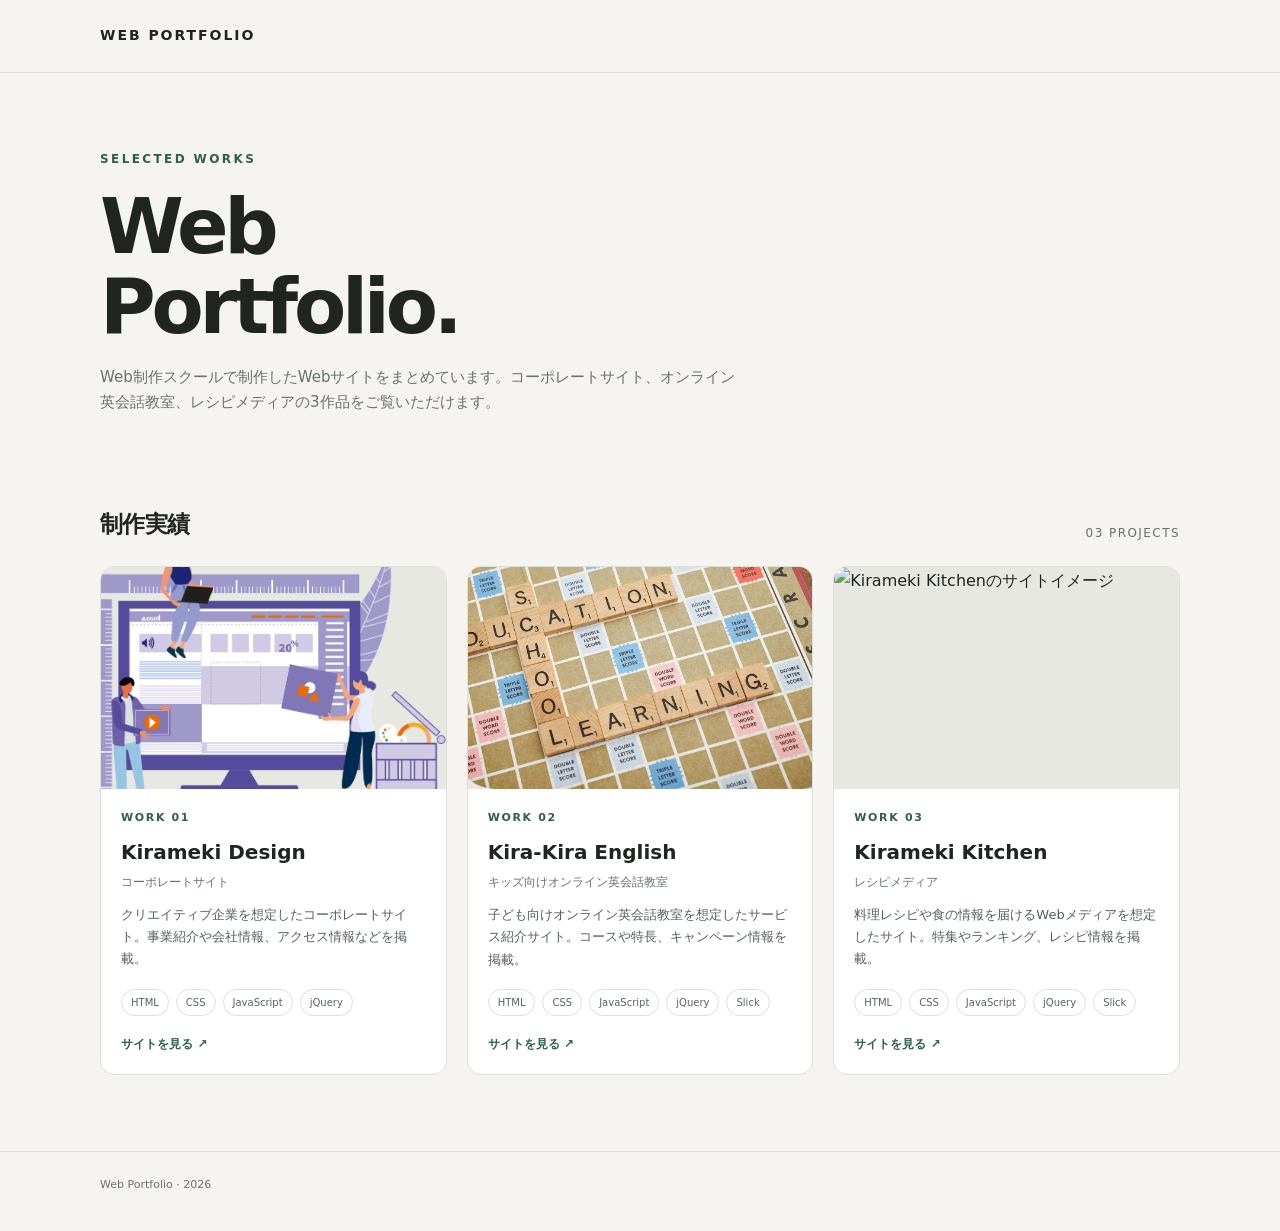
==== index.html @ 715c285d "Add files via upload" ====
<!doctype html>
<html lang="ja">
<head>
  <meta charset="utf-8">
  <meta name="viewport" content="width=device-width, initial-scale=1">
  <meta name="description" content="Web制作スクールで制作したWebサイトのポートフォリオです。">
  <meta name="theme-color" content="#f5f4f0">
  <title>Web Portfolio</title>
  <style>
    :root{--ink:#202522;--muted:#68716b;--paper:#f5f4f0;--line:#dedfd8;--accent:#315d50}
    *{box-sizing:border-box}
    body{margin:0;background:var(--paper);color:var(--ink);font-family:system-ui,-apple-system,"Noto Sans JP",sans-serif;line-height:1.7}
    a{color:inherit}
    .wrap{width:min(1080px,calc(100% - 40px));margin:auto}
    header{padding:24px 0;border-bottom:1px solid var(--line)}
    .brand{font-size:14px;font-weight:750;letter-spacing:.14em}
    .hero{padding:76px 0 56px}
    .eyebrow{font-size:12px;letter-spacing:.2em;color:var(--accent);font-weight:750}
    h1{font-size:clamp(42px,7vw,76px);line-height:1.05;letter-spacing:-.055em;margin:18px 0}
    .intro{max-width:650px;color:var(--muted);font-size:15px}
    .works-head{display:flex;align-items:end;justify-content:space-between;margin:18px 0 22px}
    h2{font-size:23px;margin:0;letter-spacing:-.03em}
    .count{font-size:12px;color:var(--muted);letter-spacing:.12em}
    .grid{display:grid;grid-template-columns:repeat(3,1fr);gap:20px;padding-bottom:76px}
    .card{background:#fff;border:1px solid var(--line);border-radius:14px;overflow:hidden;text-decoration:none;display:flex;flex-direction:column;transition:transform .2s,box-shadow .2s}
    .card:hover{transform:translateY(-5px);box-shadow:0 14px 32px #20252214}
    .thumb{aspect-ratio:1.55;overflow:hidden;background:#e8e8e2}
    .thumb img{width:100%;height:100%;object-fit:cover;display:block;transition:transform .35s}
    .card:hover .thumb img{transform:scale(1.035)}
    .body{padding:20px;display:flex;flex:1;flex-direction:column}
    .num{font-size:11px;letter-spacing:.15em;color:var(--accent);font-weight:750}
    h3{font-size:20px;margin:7px 0 3px}
    .jp{font-size:12px;color:var(--muted);margin-bottom:12px}
    .desc{font-size:13px;color:#555f59;margin:0 0 18px}
    .tags{display:flex;gap:7px;flex-wrap:wrap;margin-top:auto}
    .tag{font-size:10px;padding:4px 9px;border:1px solid var(--line);border-radius:99px;color:#59635d}
    .visit{margin-top:18px;font-size:12px;font-weight:750;color:var(--accent)}
    footer{border-top:1px solid var(--line);padding:24px 0 36px;color:var(--muted);font-size:11px}
    @media(max-width:760px){.hero{padding:55px 0 38px}.grid{grid-template-columns:1fr;gap:15px}.card{display:grid;grid-template-columns:38% 1fr}.thumb{height:100%;min-height:190px;aspect-ratio:auto}.body{padding:16px}.desc{font-size:12px}.works-head{margin-top:10px}}
    @media(max-width:420px){.card{grid-template-columns:1fr}.thumb{aspect-ratio:1.65;min-height:0}.hero{padding-top:42px}}
  </style>
</head>
<body>
  <header><div class="wrap brand">WEB PORTFOLIO</div></header>
  <main class="wrap">
    <section class="hero">
      <div class="eyebrow">SELECTED WORKS</div>
      <h1>Web<br>Portfolio.</h1>
      <p class="intro">Web制作スクールで制作したWebサイトをまとめています。コーポレートサイト、オンライン英会話教室、レシピメディアの3作品をご覧いただけます。</p>
    </section>
    <section aria-labelledby="works-title">
      <div class="works-head"><h2 id="works-title">制作実績</h2><span class="count">03 PROJECTS</span></div>
      <div class="grid">
        <a class="card" href="./corporate-site/">
          <div class="thumb"><img src="./corporate-site/assets/images/cover/cover_bg_pc.png" alt="Kirameki Designのサイトイメージ"></div>
          <div class="body"><span class="num">WORK 01</span><h3>Kirameki Design</h3><div class="jp">コーポレートサイト</div><p class="desc">クリエイティブ企業を想定したコーポレートサイト。事業紹介や会社情報、アクセス情報などを掲載。</p><div class="tags"><span class="tag">HTML</span><span class="tag">CSS</span><span class="tag">JavaScript</span><span class="tag">jQuery</span></div><span class="visit">サイトを見る ↗</span></div>
        </a>
        <a class="card" href="./final-exam/">
          <div class="thumb"><img src="./final-exam/images/cover/cover_pc_5.png" alt="Kira-Kira Englishのサイトイメージ"></div>
          <div class="body"><span class="num">WORK 02</span><h3>Kira-Kira English</h3><div class="jp">キッズ向けオンライン英会話教室</div><p class="desc">子ども向けオンライン英会話教室を想定したサービス紹介サイト。コースや特長、キャンペーン情報を掲載。</p><div class="tags"><span class="tag">HTML</span><span class="tag">CSS</span><span class="tag">JavaScript</span><span class="tag">jQuery</span><span class="tag">Slick</span></div><span class="visit">サイトを見る ↗</span></div>
        </a>
        <a class="card" href="./recipe/">
          <div class="thumb"><img src="./recipe/images/cover/cover_pc_1.jpg" alt="Kirameki Kitchenのサイトイメージ"></div>
          <div class="body"><span class="num">WORK 03</span><h3>Kirameki Kitchen</h3><div class="jp">レシピメディア</div><p class="desc">料理レシピや食の情報を届けるWebメディアを想定したサイト。特集やランキング、レシピ情報を掲載。</p><div class="tags"><span class="tag">HTML</span><span class="tag">CSS</span><span class="tag">JavaScript</span><span class="tag">jQuery</span><span class="tag">Slick</span></div><span class="visit">サイトを見る ↗</span></div>
        </a>
      </div>
    </section>
  </main>
  <footer><div class="wrap">Web Portfolio · 2026</div></footer>
</body>
</html>
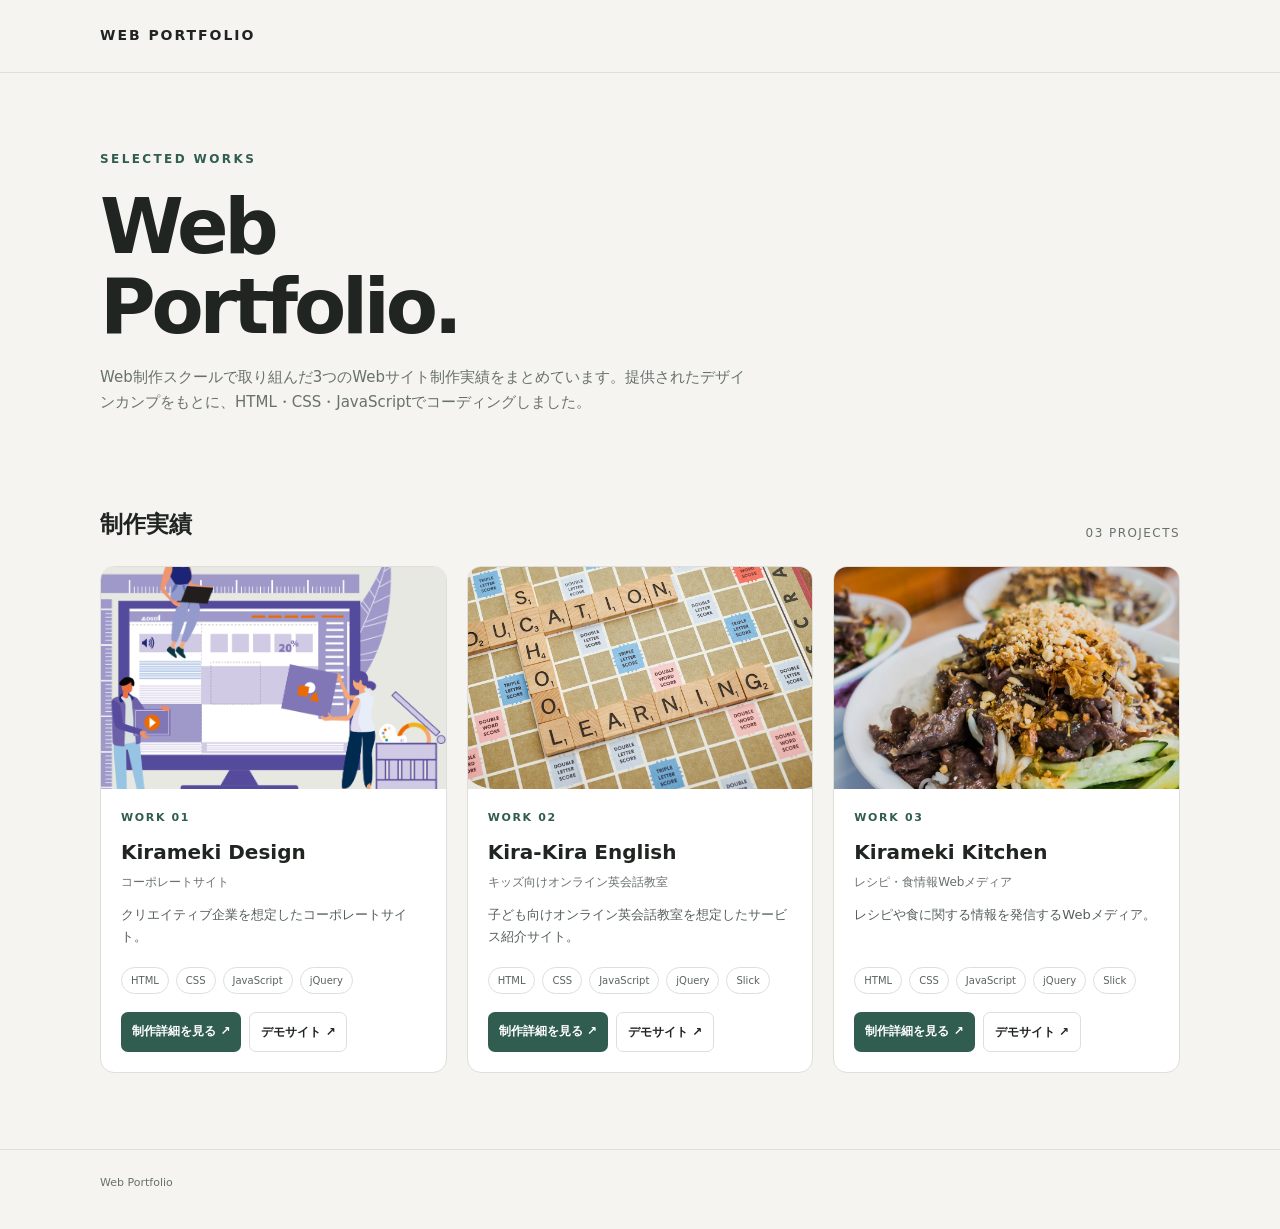
==== commit 816716a2: "Add files via upload" ====
--- a/index.html
+++ b/index.html
@@ -1,71 +1,8 @@
-<!doctype html>
-<html lang="ja">
-<head>
-  <meta charset="utf-8">
-  <meta name="viewport" content="width=device-width, initial-scale=1">
-  <meta name="description" content="Web制作スクールで制作したWebサイトのポートフォリオです。">
-  <meta name="theme-color" content="#f5f4f0">
-  <title>Web Portfolio</title>
-  <style>
-    :root{--ink:#202522;--muted:#68716b;--paper:#f5f4f0;--line:#dedfd8;--accent:#315d50}
-    *{box-sizing:border-box}
-    body{margin:0;background:var(--paper);color:var(--ink);font-family:system-ui,-apple-system,"Noto Sans JP",sans-serif;line-height:1.7}
-    a{color:inherit}
-    .wrap{width:min(1080px,calc(100% - 40px));margin:auto}
-    header{padding:24px 0;border-bottom:1px solid var(--line)}
-    .brand{font-size:14px;font-weight:750;letter-spacing:.14em}
-    .hero{padding:76px 0 56px}
-    .eyebrow{font-size:12px;letter-spacing:.2em;color:var(--accent);font-weight:750}
-    h1{font-size:clamp(42px,7vw,76px);line-height:1.05;letter-spacing:-.055em;margin:18px 0}
-    .intro{max-width:650px;color:var(--muted);font-size:15px}
-    .works-head{display:flex;align-items:end;justify-content:space-between;margin:18px 0 22px}
-    h2{font-size:23px;margin:0;letter-spacing:-.03em}
-    .count{font-size:12px;color:var(--muted);letter-spacing:.12em}
-    .grid{display:grid;grid-template-columns:repeat(3,1fr);gap:20px;padding-bottom:76px}
-    .card{background:#fff;border:1px solid var(--line);border-radius:14px;overflow:hidden;text-decoration:none;display:flex;flex-direction:column;transition:transform .2s,box-shadow .2s}
-    .card:hover{transform:translateY(-5px);box-shadow:0 14px 32px #20252214}
-    .thumb{aspect-ratio:1.55;overflow:hidden;background:#e8e8e2}
-    .thumb img{width:100%;height:100%;object-fit:cover;display:block;transition:transform .35s}
-    .card:hover .thumb img{transform:scale(1.035)}
-    .body{padding:20px;display:flex;flex:1;flex-direction:column}
-    .num{font-size:11px;letter-spacing:.15em;color:var(--accent);font-weight:750}
-    h3{font-size:20px;margin:7px 0 3px}
-    .jp{font-size:12px;color:var(--muted);margin-bottom:12px}
-    .desc{font-size:13px;color:#555f59;margin:0 0 18px}
-    .tags{display:flex;gap:7px;flex-wrap:wrap;margin-top:auto}
-    .tag{font-size:10px;padding:4px 9px;border:1px solid var(--line);border-radius:99px;color:#59635d}
-    .visit{margin-top:18px;font-size:12px;font-weight:750;color:var(--accent)}
-    footer{border-top:1px solid var(--line);padding:24px 0 36px;color:var(--muted);font-size:11px}
-    @media(max-width:760px){.hero{padding:55px 0 38px}.grid{grid-template-columns:1fr;gap:15px}.card{display:grid;grid-template-columns:38% 1fr}.thumb{height:100%;min-height:190px;aspect-ratio:auto}.body{padding:16px}.desc{font-size:12px}.works-head{margin-top:10px}}
-    @media(max-width:420px){.card{grid-template-columns:1fr}.thumb{aspect-ratio:1.65;min-height:0}.hero{padding-top:42px}}
-  </style>
-</head>
-<body>
-  <header><div class="wrap brand">WEB PORTFOLIO</div></header>
-  <main class="wrap">
-    <section class="hero">
-      <div class="eyebrow">SELECTED WORKS</div>
-      <h1>Web<br>Portfolio.</h1>
-      <p class="intro">Web制作スクールで制作したWebサイトをまとめています。コーポレートサイト、オンライン英会話教室、レシピメディアの3作品をご覧いただけます。</p>
-    </section>
-    <section aria-labelledby="works-title">
-      <div class="works-head"><h2 id="works-title">制作実績</h2><span class="count">03 PROJECTS</span></div>
-      <div class="grid">
-        <a class="card" href="./corporate-site/">
-          <div class="thumb"><img src="./corporate-site/assets/images/cover/cover_bg_pc.png" alt="Kirameki Designのサイトイメージ"></div>
-          <div class="body"><span class="num">WORK 01</span><h3>Kirameki Design</h3><div class="jp">コーポレートサイト</div><p class="desc">クリエイティブ企業を想定したコーポレートサイト。事業紹介や会社情報、アクセス情報などを掲載。</p><div class="tags"><span class="tag">HTML</span><span class="tag">CSS</span><span class="tag">JavaScript</span><span class="tag">jQuery</span></div><span class="visit">サイトを見る ↗</span></div>
-        </a>
-        <a class="card" href="./final-exam/">
-          <div class="thumb"><img src="./final-exam/images/cover/cover_pc_5.png" alt="Kira-Kira Englishのサイトイメージ"></div>
-          <div class="body"><span class="num">WORK 02</span><h3>Kira-Kira English</h3><div class="jp">キッズ向けオンライン英会話教室</div><p class="desc">子ども向けオンライン英会話教室を想定したサービス紹介サイト。コースや特長、キャンペーン情報を掲載。</p><div class="tags"><span class="tag">HTML</span><span class="tag">CSS</span><span class="tag">JavaScript</span><span class="tag">jQuery</span><span class="tag">Slick</span></div><span class="visit">サイトを見る ↗</span></div>
-        </a>
-        <a class="card" href="./recipe/">
-          <div class="thumb"><img src="./recipe/images/cover/cover_pc_1.jpg" alt="Kirameki Kitchenのサイトイメージ"></div>
-          <div class="body"><span class="num">WORK 03</span><h3>Kirameki Kitchen</h3><div class="jp">レシピメディア</div><p class="desc">料理レシピや食の情報を届けるWebメディアを想定したサイト。特集やランキング、レシピ情報を掲載。</p><div class="tags"><span class="tag">HTML</span><span class="tag">CSS</span><span class="tag">JavaScript</span><span class="tag">jQuery</span><span class="tag">Slick</span></div><span class="visit">サイトを見る ↗</span></div>
-        </a>
-      </div>
-    </section>
-  </main>
-  <footer><div class="wrap">Web Portfolio · 2026</div></footer>
-</body>
-</html>
+<!doctype html><html lang="ja"><head><meta charset="utf-8"><meta name="viewport" content="width=device-width,initial-scale=1"><meta name="description" content="Web制作スクールで取り組んだ3つのWebサイト制作実績を紹介します。"><title>Web Portfolio</title>
+<style>
+:root{--ink:#202522;--muted:#68716b;--paper:#f5f4f0;--line:#dedfd8;--accent:#315d50}*{box-sizing:border-box}body{margin:0;background:var(--paper);color:var(--ink);font-family:system-ui,-apple-system,"Noto Sans JP",sans-serif;line-height:1.7}a{color:inherit}.wrap{width:min(1080px,calc(100% - 40px));margin:auto}header{padding:24px 0;border-bottom:1px solid var(--line)}.brand{font-size:14px;font-weight:750;letter-spacing:.14em}.hero{padding:76px 0 56px}.eyebrow{font-size:12px;letter-spacing:.2em;color:var(--accent);font-weight:750}h1{font-size:clamp(42px,7vw,76px);line-height:1.05;letter-spacing:-.055em;margin:18px 0}.intro{max-width:650px;color:var(--muted);font-size:15px}.works-head{display:flex;align-items:end;justify-content:space-between;margin:18px 0 22px}h2{font-size:23px;margin:0}.count{font-size:12px;color:var(--muted);letter-spacing:.12em}.grid{display:grid;grid-template-columns:repeat(3,1fr);gap:20px;padding-bottom:76px}.card{background:#fff;border:1px solid var(--line);border-radius:14px;overflow:hidden;display:flex;flex-direction:column}.thumb{aspect-ratio:1.55;overflow:hidden;background:#e8e8e2}.thumb img{width:100%;height:100%;object-fit:cover;display:block}.body{padding:20px;display:flex;flex:1;flex-direction:column}.num{font-size:11px;letter-spacing:.15em;color:var(--accent);font-weight:750}h3{font-size:20px;margin:7px 0 3px}.jp{font-size:12px;color:var(--muted);margin-bottom:12px}.desc{font-size:13px;color:#555f59;margin:0 0 18px}.tags{display:flex;gap:7px;flex-wrap:wrap;margin-top:auto}.tag{font-size:10px;padding:4px 9px;border:1px solid var(--line);border-radius:99px;color:#59635d}.actions{display:flex;gap:8px;margin-top:18px;flex-wrap:wrap}.actions a{font-size:12px;font-weight:700;text-decoration:none;border-radius:7px;padding:9px 11px}.detail{background:#315d50;color:white}.demo{border:1px solid var(--line)}footer{border-top:1px solid var(--line);padding:24px 0 36px;color:var(--muted);font-size:11px}@media(max-width:760px){.hero{padding:55px 0 38px}.grid{grid-template-columns:1fr;gap:15px}.card{display:grid;grid-template-columns:38% 1fr}.thumb{height:100%;min-height:190px;aspect-ratio:auto}.body{padding:16px}.desc{font-size:12px}}@media(max-width:420px){.card{grid-template-columns:1fr}.thumb{aspect-ratio:1.65;min-height:0}.hero{padding-top:42px}}
+</style></head><body><header><div class="wrap brand">WEB PORTFOLIO</div></header><main class="wrap"><section class="hero"><div class="eyebrow">SELECTED WORKS</div><h1>Web<br>Portfolio.</h1><p class="intro">Web制作スクールで取り組んだ3つのWebサイト制作実績をまとめています。提供されたデザインカンプをもとに、HTML・CSS・JavaScriptでコーディングしました。</p></section><section><div class="works-head"><h2>制作実績</h2><span class="count">03 PROJECTS</span></div><div class="grid">
+<article class="card"><div class="thumb"><img src="./corporate-site/assets/images/cover/cover_bg_pc.png" alt="Kirameki Design"></div><div class="body"><span class="num">WORK 01</span><h3>Kirameki Design</h3><div class="jp">コーポレートサイト</div><p class="desc">クリエイティブ企業を想定したコーポレートサイト。</p><div class="tags"><span class="tag">HTML</span><span class="tag">CSS</span><span class="tag">JavaScript</span><span class="tag">jQuery</span></div><div class="actions"><a class="detail" href="./works/corporate-site.html">制作詳細を見る ↗</a><a class="demo" href="./corporate-site/">デモサイト ↗</a></div></div></article>
+<article class="card"><div class="thumb"><img src="./final-exam/images/cover/cover_pc_5.png" alt="Kira-Kira English"></div><div class="body"><span class="num">WORK 02</span><h3>Kira-Kira English</h3><div class="jp">キッズ向けオンライン英会話教室</div><p class="desc">子ども向けオンライン英会話教室を想定したサービス紹介サイト。</p><div class="tags"><span class="tag">HTML</span><span class="tag">CSS</span><span class="tag">JavaScript</span><span class="tag">jQuery</span><span class="tag">Slick</span></div><div class="actions"><a class="detail" href="./works/kira-kira-english.html">制作詳細を見る ↗</a><a class="demo" href="./final-exam/">デモサイト ↗</a></div></div></article>
+<article class="card"><div class="thumb"><img src="./recipe/images/cover/cover_pc_1.jpg" alt="Kirameki Kitchen"></div><div class="body"><span class="num">WORK 03</span><h3>Kirameki Kitchen</h3><div class="jp">レシピ・食情報Webメディア</div><p class="desc">レシピや食に関する情報を発信するWebメディア。</p><div class="tags"><span class="tag">HTML</span><span class="tag">CSS</span><span class="tag">JavaScript</span><span class="tag">jQuery</span><span class="tag">Slick</span></div><div class="actions"><a class="detail" href="./works/kirameki-kitchen.html">制作詳細を見る ↗</a><a class="demo" href="./recipe/">デモサイト ↗</a></div></div></article>
+</div></section></main><footer><div class="wrap">Web Portfolio</div></footer></body></html>
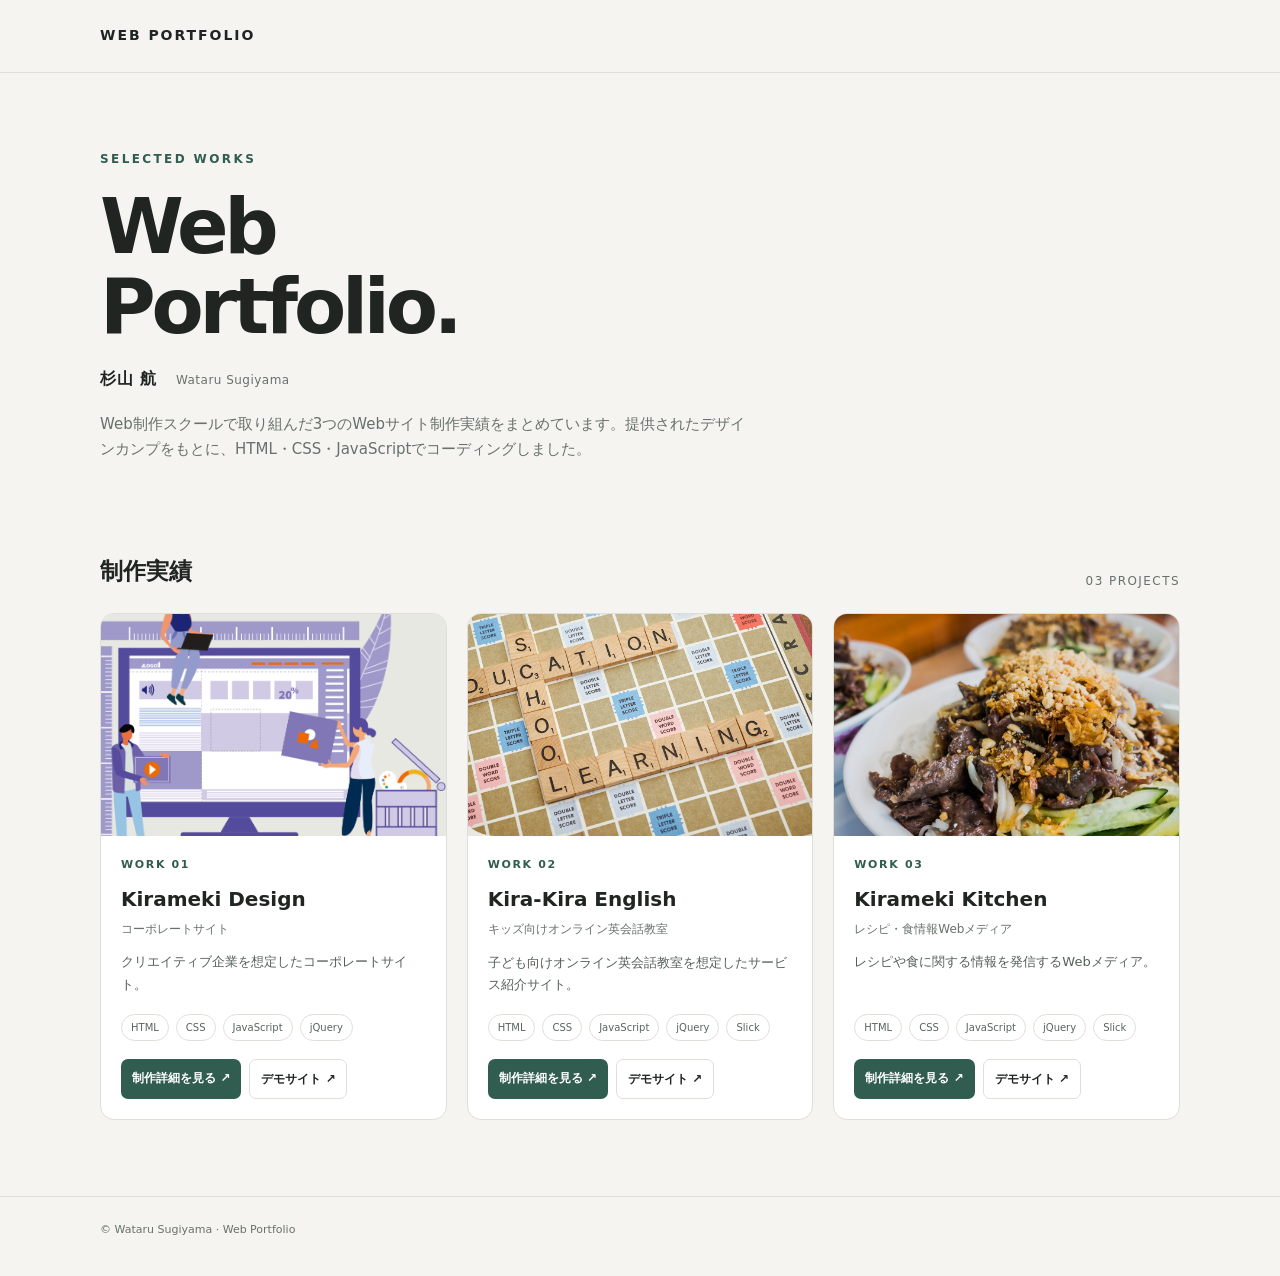
==== commit c3d3c55b: "Add files via upload" ====
--- a/index.html
+++ b/index.html
@@ -1,8 +1,8 @@
-<!doctype html><html lang="ja"><head><meta charset="utf-8"><meta name="viewport" content="width=device-width,initial-scale=1"><meta name="description" content="Web制作スクールで取り組んだ3つのWebサイト制作実績を紹介します。"><title>Web Portfolio</title>
+<!doctype html><html lang="ja"><head><meta charset="utf-8"><meta name="viewport" content="width=device-width,initial-scale=1"><meta name="description" content="杉山 航のWeb制作ポートフォリオ。Web制作スクールで取り組んだ3つのWebサイト制作実績を紹介します。"><title>杉山 航 | Web Portfolio</title>
 <style>
-:root{--ink:#202522;--muted:#68716b;--paper:#f5f4f0;--line:#dedfd8;--accent:#315d50}*{box-sizing:border-box}body{margin:0;background:var(--paper);color:var(--ink);font-family:system-ui,-apple-system,"Noto Sans JP",sans-serif;line-height:1.7}a{color:inherit}.wrap{width:min(1080px,calc(100% - 40px));margin:auto}header{padding:24px 0;border-bottom:1px solid var(--line)}.brand{font-size:14px;font-weight:750;letter-spacing:.14em}.hero{padding:76px 0 56px}.eyebrow{font-size:12px;letter-spacing:.2em;color:var(--accent);font-weight:750}h1{font-size:clamp(42px,7vw,76px);line-height:1.05;letter-spacing:-.055em;margin:18px 0}.intro{max-width:650px;color:var(--muted);font-size:15px}.works-head{display:flex;align-items:end;justify-content:space-between;margin:18px 0 22px}h2{font-size:23px;margin:0}.count{font-size:12px;color:var(--muted);letter-spacing:.12em}.grid{display:grid;grid-template-columns:repeat(3,1fr);gap:20px;padding-bottom:76px}.card{background:#fff;border:1px solid var(--line);border-radius:14px;overflow:hidden;display:flex;flex-direction:column}.thumb{aspect-ratio:1.55;overflow:hidden;background:#e8e8e2}.thumb img{width:100%;height:100%;object-fit:cover;display:block}.body{padding:20px;display:flex;flex:1;flex-direction:column}.num{font-size:11px;letter-spacing:.15em;color:var(--accent);font-weight:750}h3{font-size:20px;margin:7px 0 3px}.jp{font-size:12px;color:var(--muted);margin-bottom:12px}.desc{font-size:13px;color:#555f59;margin:0 0 18px}.tags{display:flex;gap:7px;flex-wrap:wrap;margin-top:auto}.tag{font-size:10px;padding:4px 9px;border:1px solid var(--line);border-radius:99px;color:#59635d}.actions{display:flex;gap:8px;margin-top:18px;flex-wrap:wrap}.actions a{font-size:12px;font-weight:700;text-decoration:none;border-radius:7px;padding:9px 11px}.detail{background:#315d50;color:white}.demo{border:1px solid var(--line)}footer{border-top:1px solid var(--line);padding:24px 0 36px;color:var(--muted);font-size:11px}@media(max-width:760px){.hero{padding:55px 0 38px}.grid{grid-template-columns:1fr;gap:15px}.card{display:grid;grid-template-columns:38% 1fr}.thumb{height:100%;min-height:190px;aspect-ratio:auto}.body{padding:16px}.desc{font-size:12px}}@media(max-width:420px){.card{grid-template-columns:1fr}.thumb{aspect-ratio:1.65;min-height:0}.hero{padding-top:42px}}
-</style></head><body><header><div class="wrap brand">WEB PORTFOLIO</div></header><main class="wrap"><section class="hero"><div class="eyebrow">SELECTED WORKS</div><h1>Web<br>Portfolio.</h1><p class="intro">Web制作スクールで取り組んだ3つのWebサイト制作実績をまとめています。提供されたデザインカンプをもとに、HTML・CSS・JavaScriptでコーディングしました。</p></section><section><div class="works-head"><h2>制作実績</h2><span class="count">03 PROJECTS</span></div><div class="grid">
+:root{--ink:#202522;--muted:#68716b;--paper:#f5f4f0;--line:#dedfd8;--accent:#315d50}*{box-sizing:border-box}body{margin:0;background:var(--paper);color:var(--ink);font-family:system-ui,-apple-system,"Noto Sans JP",sans-serif;line-height:1.7}a{color:inherit}.wrap{width:min(1080px,calc(100% - 40px));margin:auto}header{padding:24px 0;border-bottom:1px solid var(--line)}.brand{font-size:14px;font-weight:750;letter-spacing:.14em}.hero{padding:76px 0 56px}.eyebrow{font-size:12px;letter-spacing:.2em;color:var(--accent);font-weight:750}h1{font-size:clamp(42px,7vw,76px);line-height:1.05;letter-spacing:-.055em;margin:18px 0}.author{margin:0 0 20px;font-size:16px;font-weight:700;letter-spacing:.06em}.author span{font-size:12px;font-weight:500;color:var(--muted);margin-left:12px;letter-spacing:.04em}.intro{max-width:650px;color:var(--muted);font-size:15px}.works-head{display:flex;align-items:end;justify-content:space-between;margin:18px 0 22px}h2{font-size:23px;margin:0}.count{font-size:12px;color:var(--muted);letter-spacing:.12em}.grid{display:grid;grid-template-columns:repeat(3,1fr);gap:20px;padding-bottom:76px}.card{background:#fff;border:1px solid var(--line);border-radius:14px;overflow:hidden;display:flex;flex-direction:column}.thumb{aspect-ratio:1.55;overflow:hidden;background:#e8e8e2}.thumb img{width:100%;height:100%;object-fit:cover;display:block}.body{padding:20px;display:flex;flex:1;flex-direction:column}.num{font-size:11px;letter-spacing:.15em;color:var(--accent);font-weight:750}h3{font-size:20px;margin:7px 0 3px}.jp{font-size:12px;color:var(--muted);margin-bottom:12px}.desc{font-size:13px;color:#555f59;margin:0 0 18px}.tags{display:flex;gap:7px;flex-wrap:wrap;margin-top:auto}.tag{font-size:10px;padding:4px 9px;border:1px solid var(--line);border-radius:99px;color:#59635d}.actions{display:flex;gap:8px;margin-top:18px;flex-wrap:wrap}.actions a{font-size:12px;font-weight:700;text-decoration:none;border-radius:7px;padding:9px 11px}.detail{background:#315d50;color:white}.demo{border:1px solid var(--line)}footer{border-top:1px solid var(--line);padding:24px 0 36px;color:var(--muted);font-size:11px}@media(max-width:760px){.hero{padding:55px 0 38px}.grid{grid-template-columns:1fr;gap:15px}.card{display:grid;grid-template-columns:38% 1fr}.thumb{height:100%;min-height:190px;aspect-ratio:auto}.body{padding:16px}.desc{font-size:12px}}@media(max-width:420px){.card{grid-template-columns:1fr}.thumb{aspect-ratio:1.65;min-height:0}.hero{padding-top:42px}.author span{display:block;margin:2px 0 0}}
+</style></head><body><header><div class="wrap brand">WEB PORTFOLIO</div></header><main class="wrap"><section class="hero"><div class="eyebrow">SELECTED WORKS</div><h1>Web<br>Portfolio.</h1><p class="author">杉山 航 <span>Wataru Sugiyama</span></p><p class="intro">Web制作スクールで取り組んだ3つのWebサイト制作実績をまとめています。提供されたデザインカンプをもとに、HTML・CSS・JavaScriptでコーディングしました。</p></section><section><div class="works-head"><h2>制作実績</h2><span class="count">03 PROJECTS</span></div><div class="grid">
 <article class="card"><div class="thumb"><img src="./corporate-site/assets/images/cover/cover_bg_pc.png" alt="Kirameki Design"></div><div class="body"><span class="num">WORK 01</span><h3>Kirameki Design</h3><div class="jp">コーポレートサイト</div><p class="desc">クリエイティブ企業を想定したコーポレートサイト。</p><div class="tags"><span class="tag">HTML</span><span class="tag">CSS</span><span class="tag">JavaScript</span><span class="tag">jQuery</span></div><div class="actions"><a class="detail" href="./works/corporate-site.html">制作詳細を見る ↗</a><a class="demo" href="./corporate-site/">デモサイト ↗</a></div></div></article>
 <article class="card"><div class="thumb"><img src="./final-exam/images/cover/cover_pc_5.png" alt="Kira-Kira English"></div><div class="body"><span class="num">WORK 02</span><h3>Kira-Kira English</h3><div class="jp">キッズ向けオンライン英会話教室</div><p class="desc">子ども向けオンライン英会話教室を想定したサービス紹介サイト。</p><div class="tags"><span class="tag">HTML</span><span class="tag">CSS</span><span class="tag">JavaScript</span><span class="tag">jQuery</span><span class="tag">Slick</span></div><div class="actions"><a class="detail" href="./works/kira-kira-english.html">制作詳細を見る ↗</a><a class="demo" href="./final-exam/">デモサイト ↗</a></div></div></article>
 <article class="card"><div class="thumb"><img src="./recipe/images/cover/cover_pc_1.jpg" alt="Kirameki Kitchen"></div><div class="body"><span class="num">WORK 03</span><h3>Kirameki Kitchen</h3><div class="jp">レシピ・食情報Webメディア</div><p class="desc">レシピや食に関する情報を発信するWebメディア。</p><div class="tags"><span class="tag">HTML</span><span class="tag">CSS</span><span class="tag">JavaScript</span><span class="tag">jQuery</span><span class="tag">Slick</span></div><div class="actions"><a class="detail" href="./works/kirameki-kitchen.html">制作詳細を見る ↗</a><a class="demo" href="./recipe/">デモサイト ↗</a></div></div></article>
-</div></section></main><footer><div class="wrap">Web Portfolio</div></footer></body></html>+</div></section></main><footer><div class="wrap">© Wataru Sugiyama · Web Portfolio</div></footer></body></html>
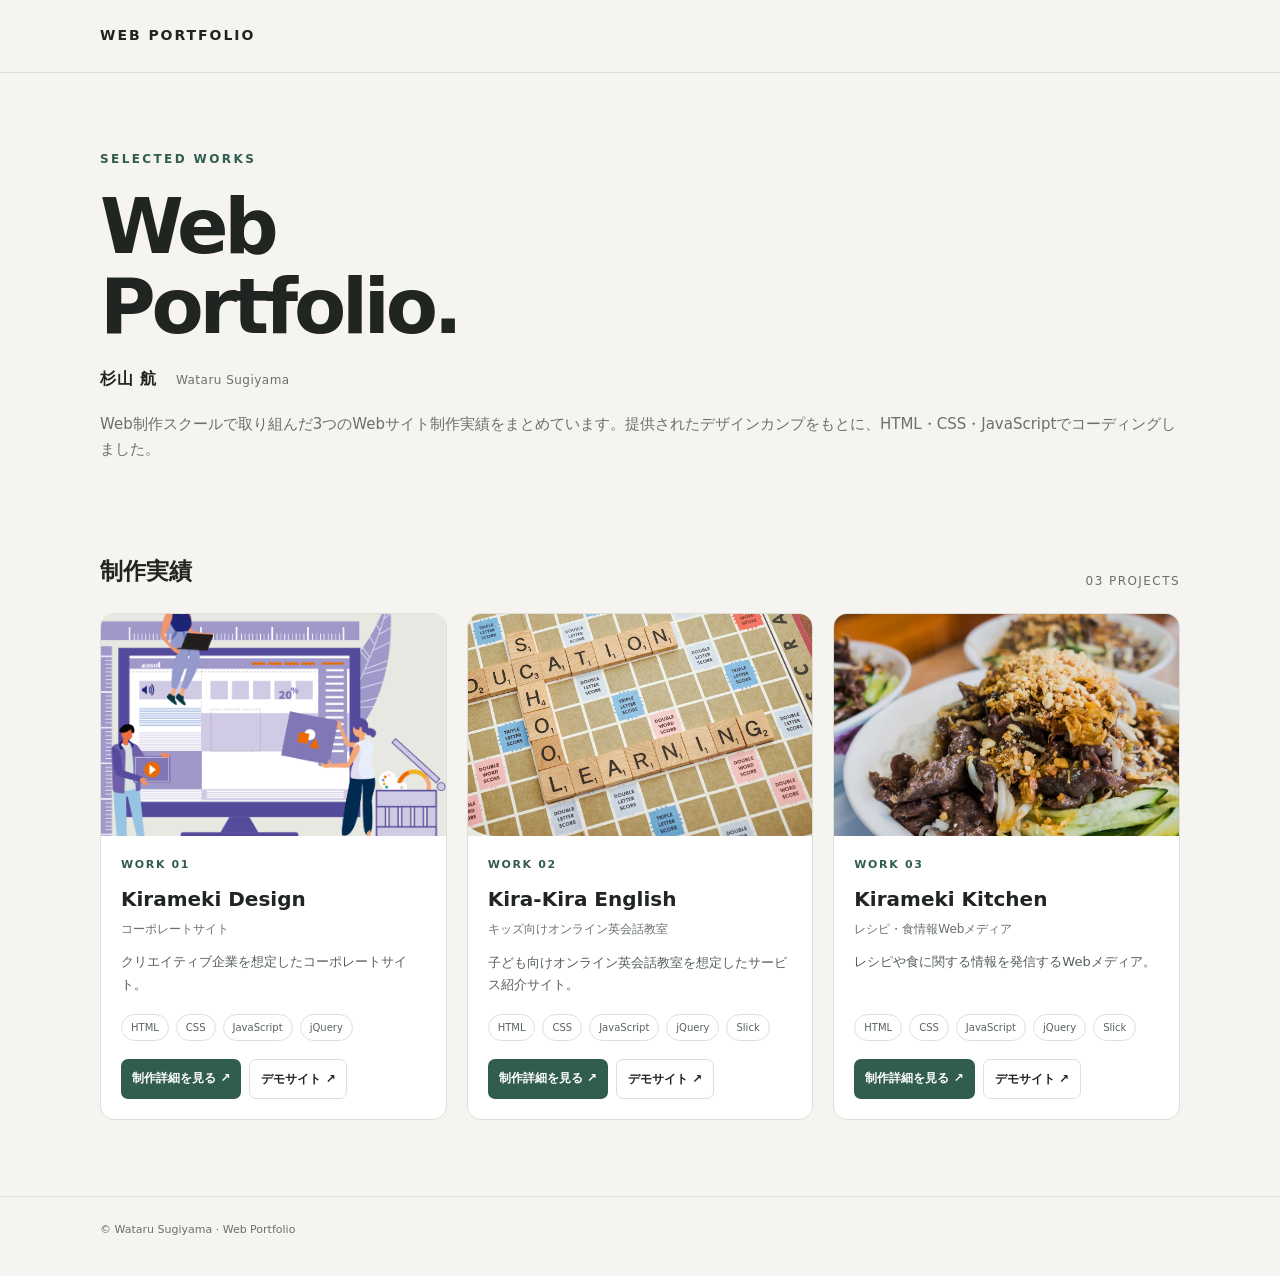
==== commit 97d79127: "Add files via upload" ====
--- a/index.html
+++ b/index.html
@@ -1,8 +1,327 @@
-<!doctype html><html lang="ja"><head><meta charset="utf-8"><meta name="viewport" content="width=device-width,initial-scale=1"><meta name="description" content="杉山 航のWeb制作ポートフォリオ。Web制作スクールで取り組んだ3つのWebサイト制作実績を紹介します。"><title>杉山 航 | Web Portfolio</title>
-<style>
-:root{--ink:#202522;--muted:#68716b;--paper:#f5f4f0;--line:#dedfd8;--accent:#315d50}*{box-sizing:border-box}body{margin:0;background:var(--paper);color:var(--ink);font-family:system-ui,-apple-system,"Noto Sans JP",sans-serif;line-height:1.7}a{color:inherit}.wrap{width:min(1080px,calc(100% - 40px));margin:auto}header{padding:24px 0;border-bottom:1px solid var(--line)}.brand{font-size:14px;font-weight:750;letter-spacing:.14em}.hero{padding:76px 0 56px}.eyebrow{font-size:12px;letter-spacing:.2em;color:var(--accent);font-weight:750}h1{font-size:clamp(42px,7vw,76px);line-height:1.05;letter-spacing:-.055em;margin:18px 0}.author{margin:0 0 20px;font-size:16px;font-weight:700;letter-spacing:.06em}.author span{font-size:12px;font-weight:500;color:var(--muted);margin-left:12px;letter-spacing:.04em}.intro{max-width:650px;color:var(--muted);font-size:15px}.works-head{display:flex;align-items:end;justify-content:space-between;margin:18px 0 22px}h2{font-size:23px;margin:0}.count{font-size:12px;color:var(--muted);letter-spacing:.12em}.grid{display:grid;grid-template-columns:repeat(3,1fr);gap:20px;padding-bottom:76px}.card{background:#fff;border:1px solid var(--line);border-radius:14px;overflow:hidden;display:flex;flex-direction:column}.thumb{aspect-ratio:1.55;overflow:hidden;background:#e8e8e2}.thumb img{width:100%;height:100%;object-fit:cover;display:block}.body{padding:20px;display:flex;flex:1;flex-direction:column}.num{font-size:11px;letter-spacing:.15em;color:var(--accent);font-weight:750}h3{font-size:20px;margin:7px 0 3px}.jp{font-size:12px;color:var(--muted);margin-bottom:12px}.desc{font-size:13px;color:#555f59;margin:0 0 18px}.tags{display:flex;gap:7px;flex-wrap:wrap;margin-top:auto}.tag{font-size:10px;padding:4px 9px;border:1px solid var(--line);border-radius:99px;color:#59635d}.actions{display:flex;gap:8px;margin-top:18px;flex-wrap:wrap}.actions a{font-size:12px;font-weight:700;text-decoration:none;border-radius:7px;padding:9px 11px}.detail{background:#315d50;color:white}.demo{border:1px solid var(--line)}footer{border-top:1px solid var(--line);padding:24px 0 36px;color:var(--muted);font-size:11px}@media(max-width:760px){.hero{padding:55px 0 38px}.grid{grid-template-columns:1fr;gap:15px}.card{display:grid;grid-template-columns:38% 1fr}.thumb{height:100%;min-height:190px;aspect-ratio:auto}.body{padding:16px}.desc{font-size:12px}}@media(max-width:420px){.card{grid-template-columns:1fr}.thumb{aspect-ratio:1.65;min-height:0}.hero{padding-top:42px}.author span{display:block;margin:2px 0 0}}
-</style></head><body><header><div class="wrap brand">WEB PORTFOLIO</div></header><main class="wrap"><section class="hero"><div class="eyebrow">SELECTED WORKS</div><h1>Web<br>Portfolio.</h1><p class="author">杉山 航 <span>Wataru Sugiyama</span></p><p class="intro">Web制作スクールで取り組んだ3つのWebサイト制作実績をまとめています。提供されたデザインカンプをもとに、HTML・CSS・JavaScriptでコーディングしました。</p></section><section><div class="works-head"><h2>制作実績</h2><span class="count">03 PROJECTS</span></div><div class="grid">
-<article class="card"><div class="thumb"><img src="./corporate-site/assets/images/cover/cover_bg_pc.png" alt="Kirameki Design"></div><div class="body"><span class="num">WORK 01</span><h3>Kirameki Design</h3><div class="jp">コーポレートサイト</div><p class="desc">クリエイティブ企業を想定したコーポレートサイト。</p><div class="tags"><span class="tag">HTML</span><span class="tag">CSS</span><span class="tag">JavaScript</span><span class="tag">jQuery</span></div><div class="actions"><a class="detail" href="./works/corporate-site.html">制作詳細を見る ↗</a><a class="demo" href="./corporate-site/">デモサイト ↗</a></div></div></article>
-<article class="card"><div class="thumb"><img src="./final-exam/images/cover/cover_pc_5.png" alt="Kira-Kira English"></div><div class="body"><span class="num">WORK 02</span><h3>Kira-Kira English</h3><div class="jp">キッズ向けオンライン英会話教室</div><p class="desc">子ども向けオンライン英会話教室を想定したサービス紹介サイト。</p><div class="tags"><span class="tag">HTML</span><span class="tag">CSS</span><span class="tag">JavaScript</span><span class="tag">jQuery</span><span class="tag">Slick</span></div><div class="actions"><a class="detail" href="./works/kira-kira-english.html">制作詳細を見る ↗</a><a class="demo" href="./final-exam/">デモサイト ↗</a></div></div></article>
-<article class="card"><div class="thumb"><img src="./recipe/images/cover/cover_pc_1.jpg" alt="Kirameki Kitchen"></div><div class="body"><span class="num">WORK 03</span><h3>Kirameki Kitchen</h3><div class="jp">レシピ・食情報Webメディア</div><p class="desc">レシピや食に関する情報を発信するWebメディア。</p><div class="tags"><span class="tag">HTML</span><span class="tag">CSS</span><span class="tag">JavaScript</span><span class="tag">jQuery</span><span class="tag">Slick</span></div><div class="actions"><a class="detail" href="./works/kirameki-kitchen.html">制作詳細を見る ↗</a><a class="demo" href="./recipe/">デモサイト ↗</a></div></div></article>
-</div></section></main><footer><div class="wrap">© Wataru Sugiyama · Web Portfolio</div></footer></body></html>+<!doctype html>
+<html lang="ja">
+  <head>
+    <meta charset="utf-8" />
+    <meta name="viewport" content="width=device-width,initial-scale=1" />
+    <meta
+      name="description"
+      content="杉山 航のWeb制作ポートフォリオ。Web制作スクールで取り組んだ3つのWebサイト制作実績を紹介します。"
+    />
+    <title>杉山 航 | Web Portfolio</title>
+    <style>
+      :root {
+        --ink: #202522;
+        --muted: #68716b;
+        --paper: #f5f4f0;
+        --line: #dedfd8;
+        --accent: #315d50;
+      }
+      * {
+        box-sizing: border-box;
+      }
+      body {
+        margin: 0;
+        background: var(--paper);
+        color: var(--ink);
+        font-family:
+          system-ui,
+          -apple-system,
+          "Noto Sans JP",
+          sans-serif;
+        line-height: 1.7;
+      }
+      a {
+        color: inherit;
+      }
+      .wrap {
+        width: min(1080px, calc(100% - 40px));
+        margin: auto;
+      }
+      header {
+        padding: 24px 0;
+        border-bottom: 1px solid var(--line);
+      }
+      .brand {
+        font-size: 14px;
+        font-weight: 750;
+        letter-spacing: 0.14em;
+      }
+      .hero {
+        padding: 76px 0 56px;
+      }
+      .eyebrow {
+        font-size: 12px;
+        letter-spacing: 0.2em;
+        color: var(--accent);
+        font-weight: 750;
+      }
+      h1 {
+        font-size: clamp(42px, 7vw, 76px);
+        line-height: 1.05;
+        letter-spacing: -0.055em;
+        margin: 18px 0;
+      }
+      .author {
+        margin: 0 0 20px;
+        font-size: 16px;
+        font-weight: 700;
+        letter-spacing: 0.06em;
+      }
+      .author span {
+        font-size: 12px;
+        font-weight: 500;
+        color: var(--muted);
+        margin-left: 12px;
+        letter-spacing: 0.04em;
+      }
+      .intro {
+        max-width: 1080px;
+        color: var(--muted);
+        font-size: 15px;
+      }
+      .works-head {
+        display: flex;
+        align-items: end;
+        justify-content: space-between;
+        margin: 18px 0 22px;
+      }
+      h2 {
+        font-size: 23px;
+        margin: 0;
+      }
+      .count {
+        font-size: 12px;
+        color: var(--muted);
+        letter-spacing: 0.12em;
+      }
+      .grid {
+        display: grid;
+        grid-template-columns: repeat(3, 1fr);
+        gap: 20px;
+        padding-bottom: 76px;
+      }
+      .card {
+        background: #fff;
+        border: 1px solid var(--line);
+        border-radius: 14px;
+        overflow: hidden;
+        display: flex;
+        flex-direction: column;
+      }
+      .thumb {
+        aspect-ratio: 1.55;
+        overflow: hidden;
+        background: #e8e8e2;
+      }
+      .thumb img {
+        width: 100%;
+        height: 100%;
+        object-fit: cover;
+        display: block;
+      }
+      .body {
+        padding: 20px;
+        display: flex;
+        flex: 1;
+        flex-direction: column;
+      }
+      .num {
+        font-size: 11px;
+        letter-spacing: 0.15em;
+        color: var(--accent);
+        font-weight: 750;
+      }
+      h3 {
+        font-size: 20px;
+        margin: 7px 0 3px;
+      }
+      .jp {
+        font-size: 12px;
+        color: var(--muted);
+        margin-bottom: 12px;
+      }
+      .desc {
+        font-size: 13px;
+        color: #555f59;
+        margin: 0 0 18px;
+      }
+      .tags {
+        display: flex;
+        gap: 7px;
+        flex-wrap: wrap;
+        margin-top: auto;
+      }
+      .tag {
+        font-size: 10px;
+        padding: 4px 9px;
+        border: 1px solid var(--line);
+        border-radius: 99px;
+        color: #59635d;
+      }
+      .actions {
+        display: flex;
+        gap: 8px;
+        margin-top: 18px;
+        flex-wrap: wrap;
+      }
+      .actions a {
+        font-size: 12px;
+        font-weight: 700;
+        text-decoration: none;
+        border-radius: 7px;
+        padding: 9px 11px;
+      }
+      .detail {
+        background: #315d50;
+        color: white;
+      }
+      .demo {
+        border: 1px solid var(--line);
+      }
+      footer {
+        border-top: 1px solid var(--line);
+        padding: 24px 0 36px;
+        color: var(--muted);
+        font-size: 11px;
+      }
+      @media (max-width: 760px) {
+        .hero {
+          padding: 55px 0 38px;
+        }
+        .grid {
+          grid-template-columns: 1fr;
+          gap: 15px;
+        }
+        .card {
+          display: grid;
+          grid-template-columns: 38% 1fr;
+        }
+        .thumb {
+          height: 100%;
+          min-height: 190px;
+          aspect-ratio: auto;
+        }
+        .body {
+          padding: 16px;
+        }
+        .desc {
+          font-size: 12px;
+        }
+      }
+      @media (max-width: 420px) {
+        .card {
+          grid-template-columns: 1fr;
+        }
+        .thumb {
+          aspect-ratio: 1.65;
+          min-height: 0;
+        }
+        .hero {
+          padding-top: 42px;
+        }
+        .author span {
+          display: block;
+          margin: 2px 0 0;
+        }
+      }
+    </style>
+  </head>
+  <body>
+    <header><div class="wrap brand">WEB PORTFOLIO</div></header>
+    <main class="wrap">
+      <section class="hero">
+        <div class="eyebrow">SELECTED WORKS</div>
+        <h1>Web<br />Portfolio.</h1>
+        <p class="author">杉山 航 <span>Wataru Sugiyama</span></p>
+        <p class="intro">
+          Web制作スクールで取り組んだ3つのWebサイト制作実績をまとめています。提供されたデザインカンプをもとに、HTML・CSS・JavaScriptでコーディングしました。
+        </p>
+      </section>
+      <section>
+        <div class="works-head">
+          <h2>制作実績</h2>
+          <span class="count">03 PROJECTS</span>
+        </div>
+        <div class="grid">
+          <article class="card">
+            <div class="thumb">
+              <img
+                src="./corporate-site/assets/images/cover/cover_bg_pc.png"
+                alt="Kirameki Design"
+              />
+            </div>
+            <div class="body">
+              <span class="num">WORK 01</span>
+              <h3>Kirameki Design</h3>
+              <div class="jp">コーポレートサイト</div>
+              <p class="desc">
+                クリエイティブ企業を想定したコーポレートサイト。
+              </p>
+              <div class="tags">
+                <span class="tag">HTML</span><span class="tag">CSS</span
+                ><span class="tag">JavaScript</span
+                ><span class="tag">jQuery</span>
+              </div>
+              <div class="actions">
+                <a class="detail" href="./works/corporate-site.html"
+                  >制作詳細を見る ↗</a
+                ><a class="demo" href="./corporate-site/">デモサイト ↗</a>
+              </div>
+            </div>
+          </article>
+          <article class="card">
+            <div class="thumb">
+              <img
+                src="./final-exam/images/cover/cover_pc_5.png"
+                alt="Kira-Kira English"
+              />
+            </div>
+            <div class="body">
+              <span class="num">WORK 02</span>
+              <h3>Kira-Kira English</h3>
+              <div class="jp">キッズ向けオンライン英会話教室</div>
+              <p class="desc">
+                子ども向けオンライン英会話教室を想定したサービス紹介サイト。
+              </p>
+              <div class="tags">
+                <span class="tag">HTML</span><span class="tag">CSS</span
+                ><span class="tag">JavaScript</span
+                ><span class="tag">jQuery</span><span class="tag">Slick</span>
+              </div>
+              <div class="actions">
+                <a class="detail" href="./works/kira-kira-english.html"
+                  >制作詳細を見る ↗</a
+                ><a class="demo" href="./final-exam/">デモサイト ↗</a>
+              </div>
+            </div>
+          </article>
+          <article class="card">
+            <div class="thumb">
+              <img
+                src="./recipe/images/cover/cover_pc_1.jpg"
+                alt="Kirameki Kitchen"
+              />
+            </div>
+            <div class="body">
+              <span class="num">WORK 03</span>
+              <h3>Kirameki Kitchen</h3>
+              <div class="jp">レシピ・食情報Webメディア</div>
+              <p class="desc">レシピや食に関する情報を発信するWebメディア。</p>
+              <div class="tags">
+                <span class="tag">HTML</span><span class="tag">CSS</span
+                ><span class="tag">JavaScript</span
+                ><span class="tag">jQuery</span><span class="tag">Slick</span>
+              </div>
+              <div class="actions">
+                <a class="detail" href="./works/kirameki-kitchen.html"
+                  >制作詳細を見る ↗</a
+                ><a class="demo" href="./recipe/">デモサイト ↗</a>
+              </div>
+            </div>
+          </article>
+        </div>
+      </section>
+    </main>
+    <footer><div class="wrap">© Wataru Sugiyama · Web Portfolio</div></footer>
+  </body>
+</html>
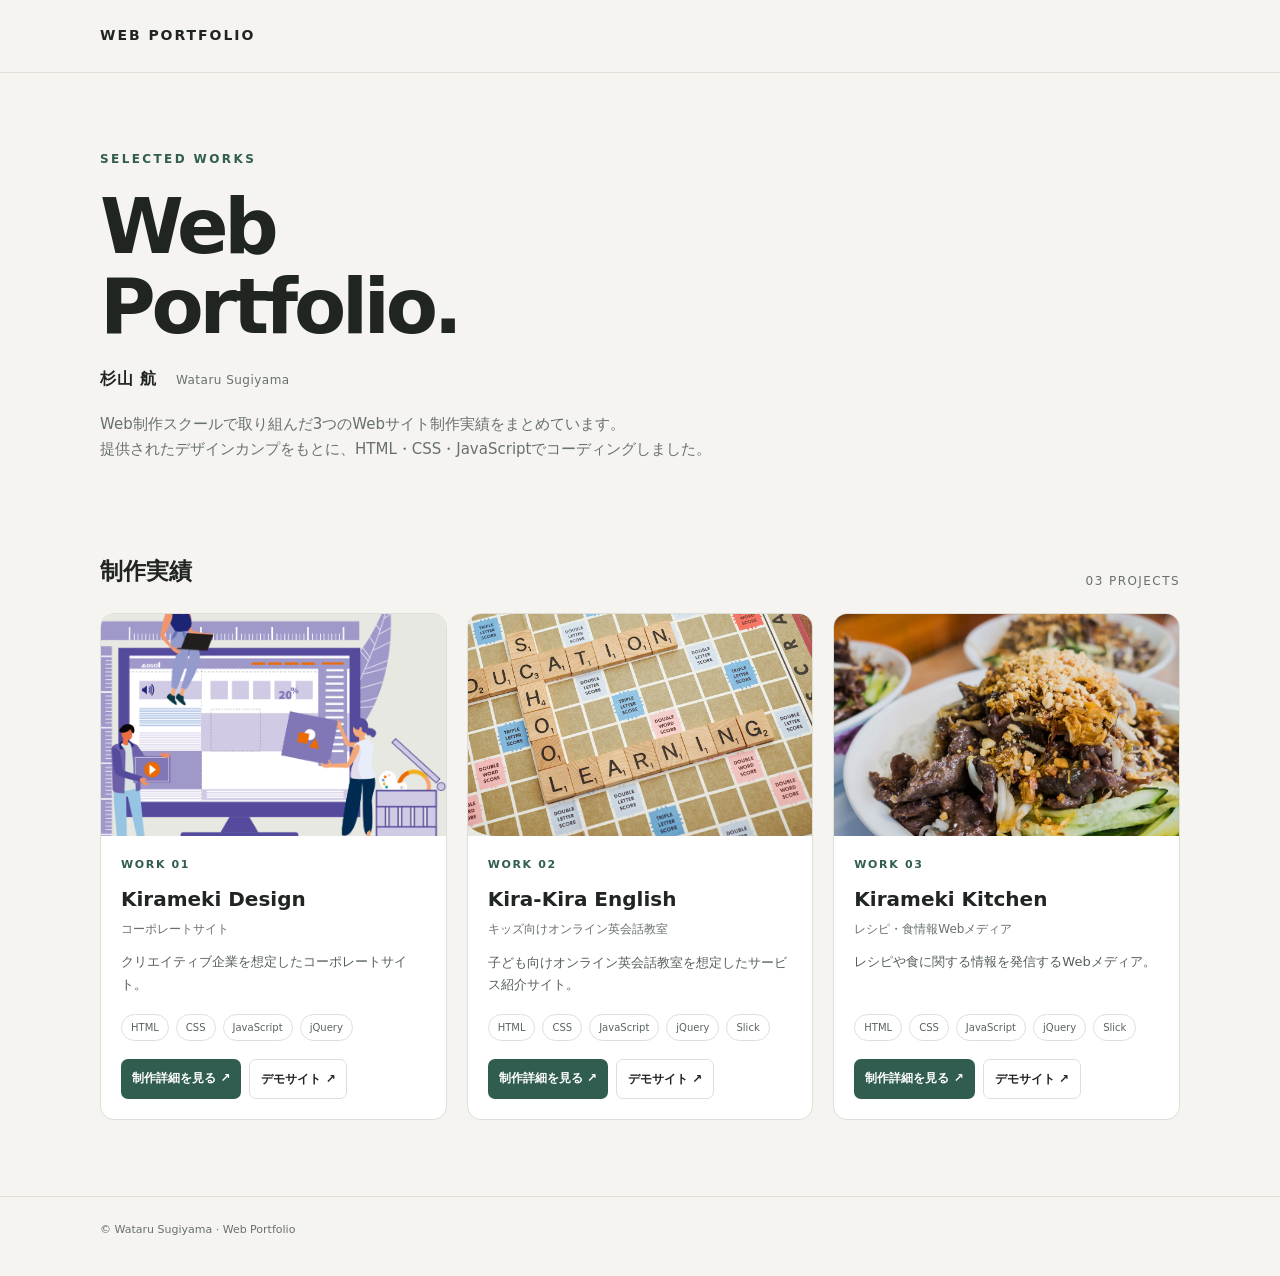
==== commit c442830e: "Add files via upload" ====
--- a/index.html
+++ b/index.html
@@ -234,7 +234,8 @@
         <h1>Web<br />Portfolio.</h1>
         <p class="author">杉山 航 <span>Wataru Sugiyama</span></p>
         <p class="intro">
-          Web制作スクールで取り組んだ3つのWebサイト制作実績をまとめています。提供されたデザインカンプをもとに、HTML・CSS・JavaScriptでコーディングしました。
+          Web制作スクールで取り組んだ3つのWebサイト制作実績をまとめています。<br />
+          提供されたデザインカンプをもとに、HTML・CSS・JavaScriptでコーディングしました。
         </p>
       </section>
       <section>
